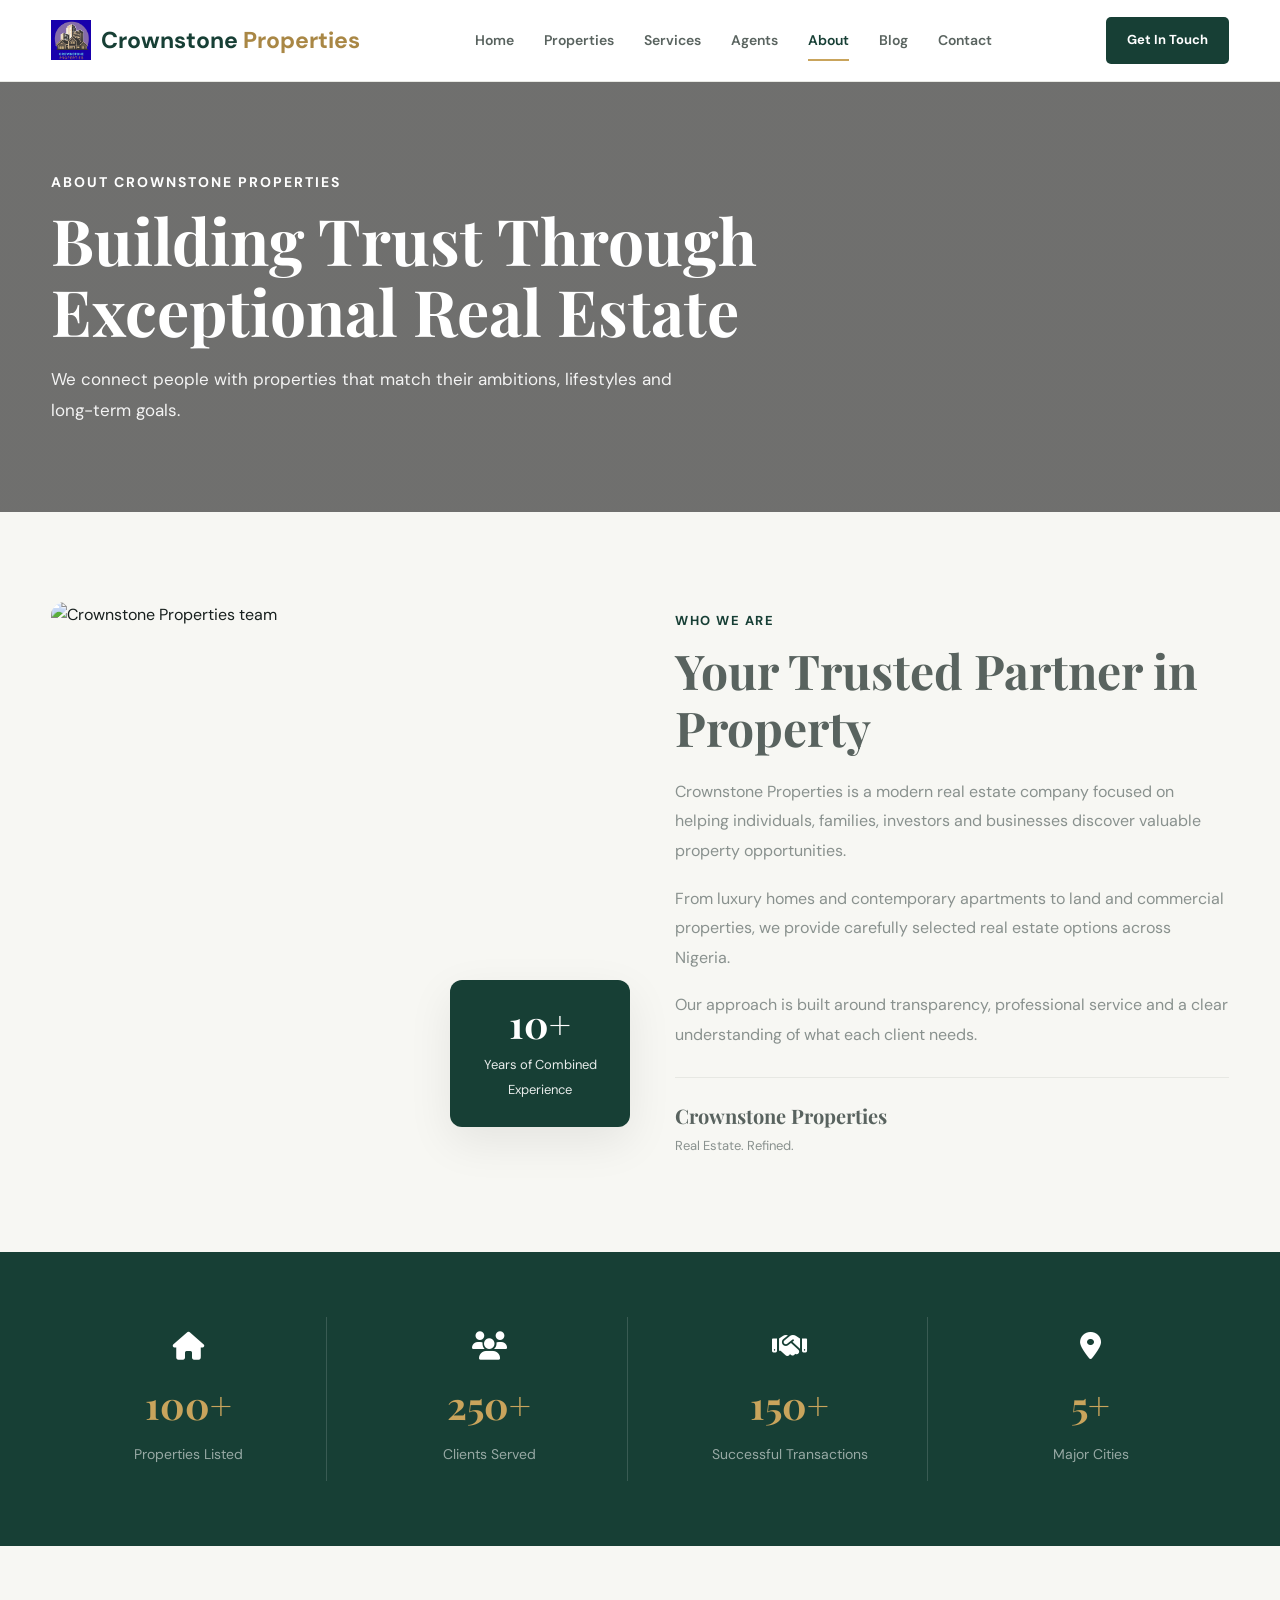
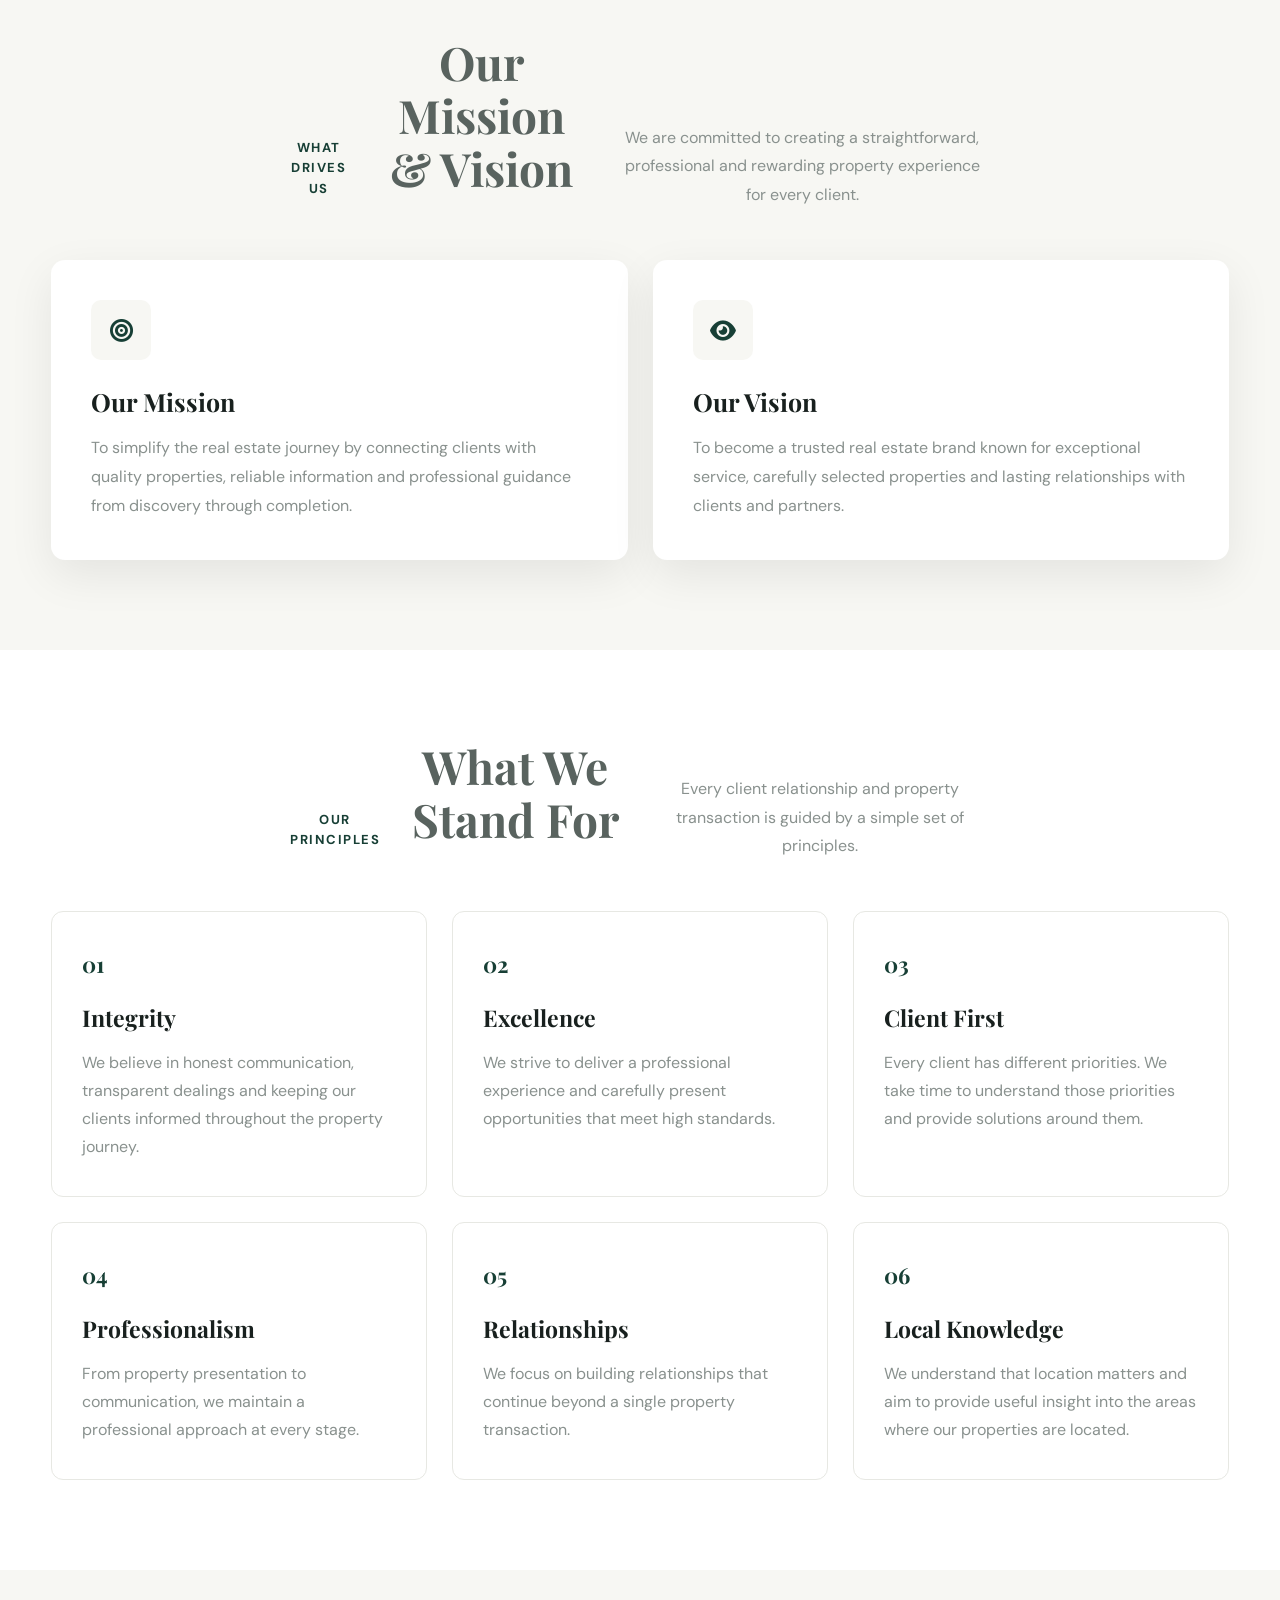
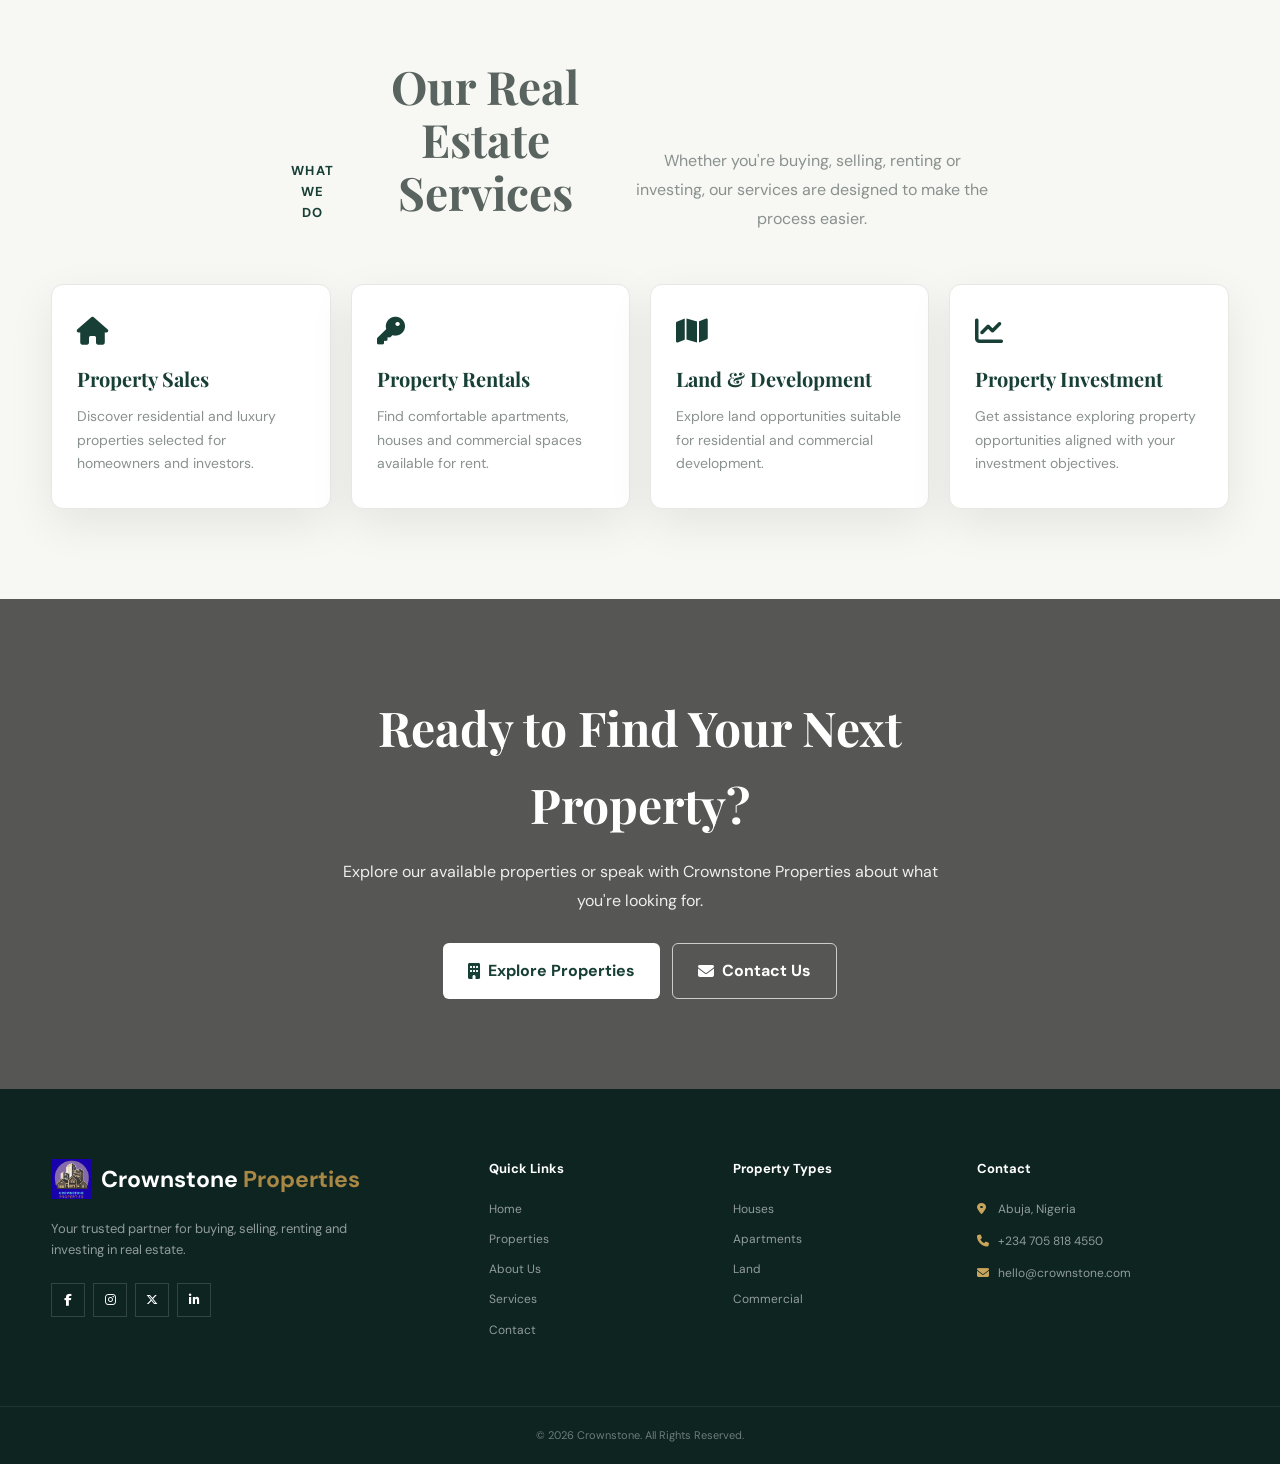
==== pages/about.html @ 4703b691 "update" ====
<!DOCTYPE html>
<html lang="en">
<head>
    <meta charset="UTF-8">
    <meta name="viewport" content="width=device-width, initial-scale=1.0">

    <title>About Us | Crownstone Properties</title>

    <meta name="description"
          content="Learn more about Crownstone Properties, our mission, values and commitment to helping clients find exceptional real estate opportunities in Nigeria.">

    <!-- Google Fonts -->
    <link rel="preconnect" href="https://fonts.googleapis.com">
    <link rel="preconnect" href="https://fonts.gstatic.com" crossorigin>
    <link href="https://fonts.googleapis.com/css2?family=DM+Sans:wght@400;500;600;700&family=Playfair+Display:wght@500;600;700&display=swap"
          rel="stylesheet">

    <!-- Font Awesome -->
    <link rel="stylesheet"
          href="https://cdnjs.cloudflare.com/ajax/libs/font-awesome/6.5.2/css/all.min.css">

    <!-- Main CSS -->
    <link rel="stylesheet" href="../css/style.css">
    <link rel="stylesheet" href="../css/responsive.css">

    <style>
        /* =====================================================
           ABOUT PAGE
        ===================================================== */

        .about-page {
            background: var(--off-white);
        }

        /* Page Hero */
        .about-hero {
            min-height: 430px;
            display: flex;
            align-items: center;
            position: relative;
            background:
                linear-gradient(
                    rgba(0, 0, 0, 0.55),
                    rgba(0, 0, 0, 0.55)
                ),
                url("../images/about/about-hero.jpg") center/cover no-repeat;
        }

        .about-hero-content {
            width: min(1180px, 92%);
            margin: 0 auto;
            color: var(--white);
        }

        .about-hero-content .eyebrow {
            display: inline-block;
            margin-bottom: 12px;
            font-size: 14px;
            font-weight: 700;
            text-transform: uppercase;
            letter-spacing: 2px;
        }

        .about-hero-content h1 {
            max-width: 750px;
            margin: 0 0 18px;
            font-family: var(--font-heading);
            font-size: clamp(38px, 6vw, 64px);
            line-height: 1.1;
        }

        .about-hero-content p {
            max-width: 650px;
            margin: 0;
            font-size: 17px;
            line-height: 1.8;
            opacity: 0.92;
        }

        /* Intro */
        .about-intro {
            padding: 90px 0;
        }

        .about-container {
            width: min(1180px, 92%);
            margin: 0 auto;
        }

        .about-intro-grid {
            display: grid;
            grid-template-columns: 1fr 1fr;
            gap: 70px;
            align-items: center;
        }

        .about-image-wrapper {
            position: relative;
        }

        .about-image {
            width: 100%;
            height: 560px;
            object-fit: cover;
            border-radius: 14px;
            display: block;
        }

        .about-image-badge {
            position: absolute;
            right: -25px;
            bottom: 35px;
            width: 180px;
            padding: 25px;
            border-radius: 12px;
            background: var(--primary);
            color: var(--white);
            text-align: center;
            box-shadow: var(--shadow);
        }

        .about-image-badge strong {
            display: block;
            font-family: var(--font-heading);
            font-size: 38px;
            line-height: 1;
            margin-bottom: 8px;
        }

        .about-image-badge span {
            font-size: 13px;
            opacity: 0.9;
        }

        .section-eyebrow {
            display: inline-block;
            margin-bottom: 10px;
            color: var(--primary);
            font-size: 13px;
            font-weight: 700;
            text-transform: uppercase;
            letter-spacing: 1.5px;
        }

        .about-intro-content h2 {
            margin: 0 0 20px;
            font-family: var(--font-heading);
            font-size: clamp(32px, 4vw, 48px);
            line-height: 1.2;
            color: var(--text);
        }

        .about-intro-content p {
            margin: 0 0 18px;
            color: var(--light-text);
            line-height: 1.85;
        }

        .about-signature {
            margin-top: 28px;
            padding-top: 22px;
            border-top: 1px solid var(--border);
        }

        .about-signature strong {
            display: block;
            color: var(--text);
            font-family: var(--font-heading);
            font-size: 20px;
        }

        .about-signature span {
            display: block;
            margin-top: 4px;
            color: var(--light-text);
            font-size: 13px;
        }

        /* Stats */
        .about-stats {
            padding: 65px 0;
            background: var(--primary);
            color: var(--white);
        }

        .stats-grid {
            display: grid;
            grid-template-columns: repeat(4, 1fr);
            gap: 25px;
        }

        .stat-item {
            text-align: center;
            padding: 15px;
        }

        .stat-item i {
            display: block;
            margin-bottom: 15px;
            font-size: 28px;
        }

        .stat-item strong {
            display: block;
            margin-bottom: 5px;
            font-family: var(--font-heading);
            font-size: 38px;
        }

        .stat-item span {
            font-size: 14px;
            opacity: 0.85;
        }

        /* Mission & Vision */
        .mission-section {
            padding: 90px 0;
        }

        .section-heading {
            max-width: 700px;
            margin: 0 auto 50px;
            text-align: center;
        }

        .section-heading h2 {
            margin: 0 0 15px;
            font-family: var(--font-heading);
            font-size: clamp(32px, 4vw, 46px);
            color: var(--text);
        }

        .section-heading p {
            margin: 0;
            color: var(--light-text);
            line-height: 1.8;
        }

        .mission-grid {
            display: grid;
            grid-template-columns: repeat(2, 1fr);
            gap: 25px;
        }

        .mission-card {
            padding: 40px;
            background: var(--white);
            border-radius: 14px;
            box-shadow: var(--shadow);
        }

        .mission-icon {
            width: 60px;
            height: 60px;
            display: flex;
            align-items: center;
            justify-content: center;
            margin-bottom: 22px;
            border-radius: 10px;
            background: var(--off-white);
            color: var(--primary);
            font-size: 23px;
        }

        .mission-card h3 {
            margin: 0 0 12px;
            font-family: var(--font-heading);
            font-size: 25px;
        }

        .mission-card p {
            margin: 0;
            color: var(--light-text);
            line-height: 1.8;
        }

        /* Values */
        .values-section {
            padding: 90px 0;
            background: var(--white);
        }

        .values-grid {
            display: grid;
            grid-template-columns: repeat(3, 1fr);
            gap: 25px;
        }

        .value-card {
            padding: 35px 30px;
            border: 1px solid var(--border);
            border-radius: 12px;
            transition: var(--transition);
        }

        .value-card:hover {
            transform: translateY(-5px);
            box-shadow: var(--shadow);
        }

        .value-number {
            display: inline-block;
            margin-bottom: 18px;
            color: var(--primary);
            font-family: var(--font-heading);
            font-size: 22px;
            font-weight: 700;
        }

        .value-card h3 {
            margin: 0 0 12px;
            font-family: var(--font-heading);
            font-size: 23px;
        }

        .value-card p {
            margin: 0;
            color: var(--light-text);
            line-height: 1.75;
        }

        /* Services */
        .services-section {
            padding: 90px 0;
        }

        .services-grid {
            display: grid;
            grid-template-columns: repeat(4, 1fr);
            gap: 20px;
        }

        .service-card {
            padding: 32px 25px;
            background: var(--white);
            border-radius: 12px;
            box-shadow: var(--shadow);
        }

        .service-card i {
            margin-bottom: 18px;
            color: var(--primary);
            font-size: 28px;
        }

        .service-card h3 {
            margin: 0 0 10px;
            font-family: var(--font-heading);
            font-size: 20px;
        }

        .service-card p {
            margin: 0;
            color: var(--light-text);
            line-height: 1.7;
            font-size: 14px;
        }

        /* CTA */
        .about-cta {
            padding: 90px 0;
            background:
                linear-gradient(
                    rgba(0, 0, 0, 0.65),
                    rgba(0, 0, 0, 0.65)
                ),
                url("../images/about/about-cta.jpg") center/cover no-repeat;
        }

        .about-cta-content {
            max-width: 750px;
            margin: 0 auto;
            text-align: center;
            color: var(--white);
        }

        .about-cta-content h2 {
            margin: 0 0 15px;
            font-family: var(--font-heading);
            font-size: clamp(32px, 5vw, 48px);
        }

        .about-cta-content p {
            margin: 0 auto 28px;
            max-width: 620px;
            line-height: 1.8;
            opacity: 0.9;
        }

        .about-cta-buttons {
            display: flex;
            justify-content: center;
            flex-wrap: wrap;
            gap: 12px;
        }

        .about-cta-btn {
            display: inline-flex;
            align-items: center;
            justify-content: center;
            gap: 8px;
            padding: 14px 25px;
            border-radius: 6px;
            text-decoration: none;
            font-weight: 700;
            transition: var(--transition);
        }

        .about-cta-btn.primary {
            background: var(--white);
            color: var(--primary);
        }

        .about-cta-btn.primary:hover {
            transform: translateY(-2px);
        }

        .about-cta-btn.secondary {
            border: 1px solid rgba(255,255,255,0.7);
            color: var(--white);
        }

        .about-cta-btn.secondary:hover {
            background: var(--white);
            color: var(--primary);
        }

        /* Responsive */
        @media (max-width: 1000px) {
            .about-intro-grid {
                grid-template-columns: 1fr;
                gap: 50px;
            }

            .about-image {
                height: 480px;
            }

            .about-image-badge {
                right: 20px;
            }

            .stats-grid {
                grid-template-columns: repeat(2, 1fr);
            }

            .services-grid {
                grid-template-columns: repeat(2, 1fr);
            }
        }

        @media (max-width: 750px) {
            .about-hero {
                min-height: 370px;
            }

            .about-intro,
            .mission-section,
            .values-section,
            .services-section,
            .about-cta {
                padding: 65px 0;
            }

            .mission-grid {
                grid-template-columns: 1fr;
            }

            .values-grid {
                grid-template-columns: 1fr;
            }

            .about-image {
                height: 400px;
            }
        }

        @media (max-width: 520px) {
            .about-container {
                width: 94%;
            }

            .stats-grid {
                grid-template-columns: 1fr 1fr;
                gap: 10px;
            }

            .stat-item strong {
                font-size: 30px;
            }

            .stat-item span {
                font-size: 12px;
            }

            .services-grid {
                grid-template-columns: 1fr;
            }

            .mission-card,
            .value-card {
                padding: 27px 22px;
            }

            .about-image {
                height: 330px;
            }

            .about-image-badge {
                position: relative;
                right: auto;
                bottom: auto;
                width: 100%;
                margin-top: 15px;
            }

            .about-cta-buttons {
                flex-direction: column;
            }

            .about-cta-btn {
                width: 100%;
            }
        }
    </style>
</head>

<body>

    <!-- =====================================================
         HEADER
    ====================================================== -->
    <header class="header">
    <div class="container nav-container">

        <a href="index.html" class="logo">
            <span class="logo-icon">
                <img src="../images/crownstonelogo.webp" alt="Crownstone Properties Logo">
            </span>
            <span>Crownstone<span> Properties</span>
        </a>

        <nav class="navbar">
            <a href="../index.html">Home</a>
            <a href="properties.html">Properties</a>
            <a href="services.html">Services</a>
            <a href="agents.html">Agents</a>
            <a href="about.html" class="active">About</a>
            <a href="blog.html">Blog</a>
            <a href="contact.html">Contact</a>
        </nav>

        <a href="pages/contact.html" class="nav-btn">
            Get In Touch
        </a>

        <button class="menu-toggle" aria-label="Open navigation">
            <i class="fa-solid fa-bars"></i>
        </button>

    </div>
</header>


    <!-- =====================================================
         MAIN
    ====================================================== -->
    <main class="about-page">


        <!-- =================================================
             HERO
        ================================================== -->
        <section class="about-hero">

            <div class="about-hero-content">

                <span class="eyebrow">
                    About Crownstone Properties
                </span>

                <h1>
                    Building Trust Through Exceptional Real Estate
                </h1>

                <p>
                    We connect people with properties that match their
                    ambitions, lifestyles and long-term goals.
                </p>

            </div>

        </section>


        <!-- =================================================
             INTRODUCTION
        ================================================== -->
        <section class="about-intro">

            <div class="about-container">

                <div class="about-intro-grid">

                    <div class="about-image-wrapper">

                        <img 
                            src="/realestate-website/images/team.webp"
                            alt="Crownstone Properties team"
                            class="about-image">

                        <div class="about-image-badge">

                            <strong>10+</strong>

                            <span>
                                Years of Combined Experience
                            </span>

                        </div>

                    </div>


                    <div class="about-intro-content">

                        <span class="section-eyebrow">
                            Who We Are
                        </span>

                        <h2>
                            Your Trusted Partner in Property
                        </h2>

                        <p>
                            Crownstone Properties is a modern real estate
                            company focused on helping individuals,
                            families, investors and businesses discover
                            valuable property opportunities.
                        </p>

                        <p>
                            From luxury homes and contemporary apartments
                            to land and commercial properties, we provide
                            carefully selected real estate options across
                            Nigeria.
                        </p>

                        <p>
                            Our approach is built around transparency,
                            professional service and a clear understanding
                            of what each client needs.
                        </p>

                        <div class="about-signature">

                            <strong>
                                Crownstone Properties
                            </strong>

                            <span>
                                Real Estate. Refined.
                            </span>

                        </div>

                    </div>

                </div>

            </div>

        </section>


        <!-- =================================================
             STATS
        ================================================== -->
        <section class="about-stats">

            <div class="about-container">

                <div class="stats-grid">

                    <div class="stat-item">

                        <i class="fa-solid fa-house"></i>

                        <strong>100+</strong>

                        <span>
                            Properties Listed
                        </span>

                    </div>


                    <div class="stat-item">

                        <i class="fa-solid fa-users"></i>

                        <strong>250+</strong>

                        <span>
                            Clients Served
                        </span>

                    </div>


                    <div class="stat-item">

                        <i class="fa-solid fa-handshake"></i>

                        <strong>150+</strong>

                        <span>
                            Successful Transactions
                        </span>

                    </div>


                    <div class="stat-item">

                        <i class="fa-solid fa-location-dot"></i>

                        <strong>5+</strong>

                        <span>
                            Major Cities
                        </span>

                    </div>

                </div>

            </div>

        </section>


        <!-- =================================================
             MISSION & VISION
        ================================================== -->
        <section class="mission-section">

            <div class="about-container">

                <div class="section-heading">

                    <span class="section-eyebrow">
                        What Drives Us
                    </span>

                    <h2>
                        Our Mission & Vision
                    </h2>

                    <p>
                        We are committed to creating a straightforward,
                        professional and rewarding property experience
                        for every client.
                    </p>

                </div>


                <div class="mission-grid">

                    <article class="mission-card">

                        <div class="mission-icon">
                            <i class="fa-solid fa-bullseye"></i>
                        </div>

                        <h3>
                            Our Mission
                        </h3>

                        <p>
                            To simplify the real estate journey by
                            connecting clients with quality properties,
                            reliable information and professional guidance
                            from discovery through completion.
                        </p>

                    </article>


                    <article class="mission-card">

                        <div class="mission-icon">
                            <i class="fa-solid fa-eye"></i>
                        </div>

                        <h3>
                            Our Vision
                        </h3>

                        <p>
                            To become a trusted real estate brand known
                            for exceptional service, carefully selected
                            properties and lasting relationships with
                            clients and partners.
                        </p>

                    </article>

                </div>

            </div>

        </section>


        <!-- =================================================
             VALUES
        ================================================== -->
        <section class="values-section">

            <div class="about-container">

                <div class="section-heading">

                    <span class="section-eyebrow">
                        Our Principles
                    </span>

                    <h2>
                        What We Stand For
                    </h2>

                    <p>
                        Every client relationship and property transaction
                        is guided by a simple set of principles.
                    </p>

                </div>


                <div class="values-grid">

                    <article class="value-card">

                        <span class="value-number">
                            01
                        </span>

                        <h3>
                            Integrity
                        </h3>

                        <p>
                            We believe in honest communication, transparent
                            dealings and keeping our clients informed
                            throughout the property journey.
                        </p>

                    </article>


                    <article class="value-card">

                        <span class="value-number">
                            02
                        </span>

                        <h3>
                            Excellence
                        </h3>

                        <p>
                            We strive to deliver a professional experience
                            and carefully present opportunities that meet
                            high standards.
                        </p>

                    </article>


                    <article class="value-card">

                        <span class="value-number">
                            03
                        </span>

                        <h3>
                            Client First
                        </h3>

                        <p>
                            Every client has different priorities. We take
                            time to understand those priorities and provide
                            solutions around them.
                        </p>

                    </article>


                    <article class="value-card">

                        <span class="value-number">
                            04
                        </span>

                        <h3>
                            Professionalism
                        </h3>

                        <p>
                            From property presentation to communication,
                            we maintain a professional approach at every
                            stage.
                        </p>

                    </article>


                    <article class="value-card">

                        <span class="value-number">
                            05
                        </span>

                        <h3>
                            Relationships
                        </h3>

                        <p>
                            We focus on building relationships that continue
                            beyond a single property transaction.
                        </p>

                    </article>


                    <article class="value-card">

                        <span class="value-number">
                            06
                        </span>

                        <h3>
                            Local Knowledge
                        </h3>

                        <p>
                            We understand that location matters and aim to
                            provide useful insight into the areas where our
                            properties are located.
                        </p>

                    </article>

                </div>

            </div>

        </section>


        <!-- =================================================
             SERVICES
        ================================================== -->
        <section class="services-section">

            <div class="about-container">

                <div class="section-heading">

                    <span class="section-eyebrow">
                        What We Do
                    </span>

                    <h2>
                        Our Real Estate Services
                    </h2>

                    <p>
                        Whether you're buying, selling, renting or investing,
                        our services are designed to make the process easier.
                    </p>

                </div>


                <div class="services-grid">

                    <article class="service-card">

                        <i class="fa-solid fa-house"></i>

                        <h3>
                            Property Sales
                        </h3>

                        <p>
                            Discover residential and luxury properties
                            selected for homeowners and investors.
                        </p>

                    </article>


                    <article class="service-card">

                        <i class="fa-solid fa-key"></i>

                        <h3>
                            Property Rentals
                        </h3>

                        <p>
                            Find comfortable apartments, houses and
                            commercial spaces available for rent.
                        </p>

                    </article>


                    <article class="service-card">

                        <i class="fa-solid fa-map"></i>

                        <h3>
                            Land & Development
                        </h3>

                        <p>
                            Explore land opportunities suitable for
                            residential and commercial development.
                        </p>

                    </article>


                    <article class="service-card">

                        <i class="fa-solid fa-chart-line"></i>

                        <h3>
                            Property Investment
                        </h3>

                        <p>
                            Get assistance exploring property opportunities
                            aligned with your investment objectives.
                        </p>

                    </article>

                </div>

            </div>

        </section>


        <!-- =================================================
             CTA
        ================================================== -->
        <section class="about-cta">

            <div class="about-container">

                <div class="about-cta-content">

                    <h2>
                        Ready to Find Your Next Property?
                    </h2>

                    <p>
                        Explore our available properties or speak with
                        Crownstone Properties about what you're looking for.
                    </p>


                    <div class="about-cta-buttons">

                        <a
                            href="properties.html"
                            class="about-cta-btn primary">

                            <i class="fa-solid fa-building"></i>

                            Explore Properties

                        </a>


                        <a
                            href="contact.html"
                            class="about-cta-btn secondary">

                            <i class="fa-solid fa-envelope"></i>

                            Contact Us

                        </a>

                    </div>

                </div>

            </div>

        </section>

    </main>


   <!-- ================= FOOTER ================= -->
<footer class="footer">

    <div class="container footer-grid">

        <div class="footer-brand">

            <a href="index.html" class="logo footer-logo">
                <span class="logo-icon">
                    <img src="../images/crownstonelogo.webp" alt="Crownstone Properties Logo">
                </span>
                <span>Crownstone<span>  Properties</span></span>
            </a>

            <p>
                Your trusted partner for buying, selling, renting
                and investing in real estate.
            </p>

            <div class="social-links">
                <a href="https://www.facebook.com/share/18xpwoxYc4/" aria-label="Facebook">
                    <i class="fa-brands fa-facebook-f"></i>
                </a>

                <a href="https://www.instagram.com/crow_nstoneproperties/" aria-label="Instagram">
                    <i class="fa-brands fa-instagram"></i>
                </a>

                <a href="#" aria-label="Twitter">
                    <i class="fa-brands fa-x-twitter"></i>
                </a>

                <a href="#" aria-label="LinkedIn">
                    <i class="fa-brands fa-linkedin-in"></i>
                </a>
            </div>

        </div>


        <div class="footer-column">
            <h3>Quick Links</h3>
            <a href="index.html">Home</a>
            <a href="pages/properties.html">Properties</a>
            <a href="pages/about.html">About Us</a>
            <a href="pages/services.html">Services</a>
            <a href="pages/contact.html">Contact</a>
        </div>


        <div class="footer-column">
            <h3>Property Types</h3>
            <a href="pages/properties.html?type=house">Houses</a>
            <a href="pages/properties.html?type=apartment">Apartments</a>
            <a href="pages/properties.html?type=land">Land</a>
            <a href="pages/properties.html?type=commercial">Commercial</a>
        </div>


        <div class="footer-column">
            <h3>Contact</h3>

            <p>
                <i class="fa-solid fa-location-dot"></i>
                Abuja, Nigeria
            </p>

            <p>
                <i class="fa-solid fa-phone"></i>
                +234 705 818 4550
            </p>

            <p>
                <i class="fa-solid fa-envelope"></i>
                hello@crownstone.com
            </p>
        </div>

    </div>


    <div class="footer-bottom">
        <div class="container">
            <p>
                &copy; 2026 Crownstone. All Rights Reserved.
            </p>
        </div>
    </div>

</footer>


    <!-- Main JavaScript -->
    <script src="../js/main.js"></script>

</body>
</html>
---- css/style.css ----
/* =========================================
   CROWNSTONE - GLOBAL STYLES
========================================= */

:root {
    --primary: #173f35;
    --primary-dark: #102e27;
    --accent: #c9a45c;
    --accent-dark: #a98745;

    --dark: #18201e;
    --text: #59635f;
    --light-text: #89918e;

    --white: #ffffff;
    --off-white: #f7f7f3;
    --border: #e7e8e3;

    --shadow: 0 15px 45px rgba(0, 0, 0, 0.08);

    --font-body: "DM Sans", sans-serif;
    --font-heading: "Playfair Display", serif;

    --transition: 0.3s ease;
}


/* =========================================
   RESET
========================================= */

* {
    margin: 0;
    padding: 0;
    box-sizing: border-box;
}

html {
    scroll-behavior: smooth;
}

body {
    font-family: var(--font-body);
    color: var(--dark);
    background: var(--white);
    line-height: 1.6;
}

img {
    width: 100%;
    display: block;
    object-fit: cover;
}

a {
    text-decoration: none;
    color: inherit;
}

button,
select {
    font-family: inherit;
}

button {
    border: 0;
    cursor: pointer;
}


/* =========================================
   CONTAINER
========================================= */

.container {
    width: min(1180px, 92%);
    margin: 0 auto;
}


/* =========================================
   HEADER
========================================= */

.header {
    height: 82px;
    background: var(--white);
    border-bottom: 1px solid var(--border);
    display: flex;
    align-items: center;
    position: relative;
    z-index: 1000;
}

.nav-container {
    display: flex;
    align-items: center;
    justify-content: space-between;
    gap: 30px;
}

.logo {
    display: flex;
    align-items: center;
    gap: 10px;
    font-size: 23px;
    font-weight: 700;
    color: var(--primary);
}

.logo > span:last-child > span {
    color: var(--accent-dark);
}

.logo-icon {
    width: 40px;
    height: 40px;
    background: var(--primary);
    color: var(--white);
    display: grid;
    place-items: center;
    border-radius: 8px;
    font-size: 17px;
}

.navbar {
    display: flex;
    align-items: center;
    gap: 30px;
}

.navbar a {
    color: var(--text);
    font-size: 14px;
    font-weight: 600;
    transition: var(--transition);
}

.navbar a:hover,
.navbar a.active {
    color: var(--primary);
}

.navbar a.active {
    position: relative;
}

.navbar a.active::after {
    content: "";
    position: absolute;
    left: 0;
    right: 0;
    bottom: -9px;
    height: 2px;
    background: var(--accent);
}

.nav-btn {
    background: var(--primary);
    color: var(--white);
    padding: 13px 21px;
    border-radius: 5px;
    font-size: 13px;
    font-weight: 700;
    transition: var(--transition);
}

.nav-btn:hover {
    background: var(--primary-dark);
    transform: translateY(-2px);
}

.menu-toggle {
    display: none;
    background: transparent;
    color: var(--primary);
    font-size: 23px;
}


/* =========================================
   HERO
========================================= */

.hero {
    min-height: 680px;
    position: relative;
    display: flex;
    align-items: center;

    background-image:
        url("../images/hero/hero.jpg");

    background-size: cover;
    background-position: center;
    color: var(--white);
}

.hero-overlay {
    position: absolute;
    inset: 0;
    background:
        linear-gradient(
            90deg,
            rgba(10, 25, 21, 0.88),
            rgba(10, 25, 21, 0.5),
            rgba(10, 25, 21, 0.2)
        );
}

.hero-content {
    position: relative;
    z-index: 2;
    padding: 90px 0;
}

.hero-tag {
    display: inline-flex;
    align-items: center;
    gap: 9px;
    padding: 8px 13px;
    background: rgba(255, 255, 255, 0.12);
    border: 1px solid rgba(255, 255, 255, 0.2);
    border-radius: 30px;
    font-size: 12px;
    margin-bottom: 22px;
}

.hero-tag i {
    color: var(--accent);
}

.hero h1 {
    max-width: 720px;
    font-family: var(--font-heading);
    font-size: clamp(45px, 6vw, 75px);
    line-height: 1.05;
    font-weight: 600;
    margin-bottom: 25px;
}

.hero h1 span {
    color: var(--accent);
    display: block;
}

.hero p {
    max-width: 580px;
    color: rgba(255, 255, 255, 0.85);
    font-size: 17px;
    margin-bottom: 38px;
}


/* =========================================
   PROPERTY SEARCH
========================================= */

.property-search {
    max-width: 900px;
    padding: 10px;
    background: var(--white);
    border-radius: 7px;
    display: flex;
    align-items: stretch;
    box-shadow: 0 20px 50px rgba(0, 0, 0, 0.2);
}

.search-field {
    flex: 1;
    padding: 9px 20px;
    border-right: 1px solid var(--border);
}

.search-field label {
    display: block;
    color: var(--light-text);
    font-size: 11px;
    font-weight: 700;
    text-transform: uppercase;
    margin-bottom: 3px;
}

.search-field select {
    width: 100%;
    border: none;
    outline: none;
    background: transparent;
    color: var(--dark);
    font-size: 14px;
    font-weight: 600;
}

.search-btn {
    min-width: 125px;
    background: var(--accent);
    color: var(--white);
    border-radius: 5px;
    font-size: 14px;
    font-weight: 700;
    transition: var(--transition);
}

.search-btn:hover {
    background: var(--accent-dark);
}

.search-btn i {
    margin-right: 5px;
}


/* =========================================
   STATS
========================================= */

.stats {
    background: var(--primary);
    color: var(--white);
}

.stats-grid {
    min-height: 120px;
    display: grid;
    grid-template-columns: repeat(4, 1fr);
    align-items: center;
}

.stat-item {
    text-align: center;
    border-right: 1px solid rgba(255, 255, 255, 0.15);
}

.stat-item:last-child {
    border-right: 0;
}

.stat-item strong {
    display: block;
    font-family: var(--font-heading);
    font-size: 32px;
    color: var(--accent);
}

.stat-item span {
    color: rgba(255, 255, 255, 0.65);
    font-size: 12px;
}


/* =========================================
   SECTIONS
========================================= */

.section {
    padding: 100px 0;
}

.section-heading {
    display: flex;
    align-items: end;
    justify-content: space-between;
    gap: 30px;
    margin-bottom: 45px;
}

.section-label {
    display: block;
    color: var(--accent-dark);
    font-size: 11px;
    font-weight: 800;
    letter-spacing: 2px;
    margin-bottom: 10px;
}

.section-heading h2,
.center-heading h2,
.about-content h2,
.cta h2 {
    font-family: var(--font-heading);
    color: var(--primary);
    font-size: clamp(32px, 4vw, 45px);
    line-height: 1.15;
}

.outline-btn,
.primary-btn {
    display: inline-flex;
    align-items: center;
    gap: 9px;
    font-size: 13px;
    font-weight: 700;
    transition: var(--transition);
}

.outline-btn {
    border: 1px solid var(--border);
    padding: 13px 18px;
}

.outline-btn:hover {
    background: var(--primary);
    color: var(--white);
    border-color: var(--primary);
}

.primary-btn {
    padding: 15px 22px;
    background: var(--primary);
    color: var(--white);
    border-radius: 4px;
}

.primary-btn:hover {
    background: var(--primary-dark);
    transform: translateY(-2px);
}

.center-heading {
    max-width: 650px;
    margin: 0 auto 50px;
    text-align: center;
}

.center-heading p {
    color: var(--text);
    margin-top: 15px;
}


/* =========================================
   PROPERTY CARDS
========================================= */

.featured-properties {
    background: var(--off-white);
}

.property-grid {
    display: grid;
    grid-template-columns: repeat(3, 1fr);
    gap: 25px;
}

.property-card {
    background: var(--white);
    border: 1px solid var(--border);
    transition: var(--transition);
}

.property-card:hover {
    transform: translateY(-7px);
    box-shadow: var(--shadow);
}

.property-image {
    height: 260px;
    position: relative;
    overflow: hidden;
}

.property-image img {
    height: 100%;
    transition: transform 0.5s ease;
}

.property-card:hover .property-image img {
    transform: scale(1.05);
}

.property-status {
    position: absolute;
    left: 15px;
    top: 15px;
    padding: 7px 11px;
    background: var(--primary);
    color: var(--white);
    font-size: 10px;
    font-weight: 800;
    text-transform: uppercase;
}

.favorite-btn {
    position: absolute;
    right: 15px;
    top: 15px;
    width: 36px;
    height: 36px;
    border-radius: 50%;
    background: var(--white);
    color: var(--primary);
}

.property-info {
    padding: 23px;
}

.property-type {
    color: var(--accent-dark);
    font-size: 11px;
    font-weight: 800;
    text-transform: uppercase;
}

.property-type i {
    margin-right: 4px;
}

.property-info h3 {
    margin: 8px 0;
    color: var(--primary);
    font-family: var(--font-heading);
    font-size: 21px;
    line-height: 1.25;
}

.property-location {
    color: var(--light-text);
    font-size: 12px;
    margin-bottom: 20px;
}

.property-location i {
    color: var(--accent-dark);
    margin-right: 4px;
}

.property-features {
    padding: 15px 0;
    border-top: 1px solid var(--border);
    border-bottom: 1px solid var(--border);
    display: flex;
    justify-content: space-between;
    gap: 8px;
}

.property-features span {
    color: var(--text);
    font-size: 11px;
}

.property-features i {
    color: var(--accent-dark);
    margin-right: 3px;
}

.property-bottom {
    padding-top: 18px;
    display: flex;
    align-items: center;
    justify-content: space-between;
    gap: 10px;
}

.property-bottom strong {
    color: var(--primary);
    font-size: 16px;
}

.property-bottom small {
    font-size: 10px;
    font-weight: 400;
    color: var(--light-text);
}

.property-bottom a {
    color: var(--accent-dark);
    font-size: 11px;
    font-weight: 800;
}


/* =========================================
   CATEGORIES
========================================= */

.category-grid {
    display: grid;
    grid-template-columns: repeat(4, 1fr);
    gap: 20px;
}

.category-card {
    min-height: 190px;
    padding: 30px 20px;
    border: 1px solid var(--border);
    text-align: center;
    transition: var(--transition);
}

.category-card:hover {
    background: var(--primary);
    color: var(--white);
    transform: translateY(-5px);
}

.category-icon {
    width: 58px;
    height: 58px;
    display: grid;
    place-items: center;
    margin: 0 auto 17px;
    border-radius: 50%;
    background: rgba(201, 164, 92, 0.12);
    color: var(--accent-dark);
    font-size: 21px;
}

.category-card h3 {
    font-family: var(--font-heading);
    font-size: 21px;
    margin-bottom: 5px;
}

.category-card span {
    color: var(--light-text);
    font-size: 11px;
}

.category-card:hover span {
    color: rgba(255, 255, 255, 0.65);
}


/* =========================================
   ABOUT
========================================= */

.about-preview {
    background: var(--off-white);
}

.about-grid {
    display: grid;
    grid-template-columns: 1fr 1fr;
    align-items: center;
    gap: 80px;
}

.about-images {
    position: relative;
    padding-right: 35px;
    padding-bottom: 35px;
}

.about-main-image {
    height: 510px;
}

.experience-card {
    position: absolute;
    right: 0;
    bottom: 0;
    width: 175px;
    height: 135px;
    background: var(--accent);
    color: var(--white);
    display: flex;
    align-items: center;
    justify-content: center;
    gap: 12px;
}

.experience-card strong {
    font-family: var(--font-heading);
    font-size: 43px;
}

.experience-card span {
    font-size: 11px;
    line-height: 1.4;
}

.about-content h2 {
    margin-bottom: 22px;
}

.about-content > p {
    color: var(--text);
    font-size: 14px;
    margin-bottom: 15px;
}

.about-list {
    margin: 28px 0;
}

.about-list div {
    display: flex;
    align-items: center;
    gap: 10px;
    margin-bottom: 13px;
    font-size: 13px;
    font-weight: 600;
}

.about-list i {
    color: var(--accent-dark);
}


/* =========================================
   SERVICES
========================================= */

.services {
    background: var(--white);
}

.services-grid {
    display: grid;
    grid-template-columns: repeat(3, 1fr);
    gap: 25px;
}

.service-card {
    padding: 35px;
    border: 1px solid var(--border);
    transition: var(--transition);
}

.service-card:hover {
    box-shadow: var(--shadow);
    transform: translateY(-5px);
}

.service-icon {
    width: 55px;
    height: 55px;
    display: grid;
    place-items: center;
    background: rgba(23, 63, 53, 0.08);
    color: var(--primary);
    font-size: 20px;
    margin-bottom: 22px;
}

.service-card h3 {
    font-family: var(--font-heading);
    color: var(--primary);
    font-size: 22px;
    margin-bottom: 12px;
}

.service-card p {
    color: var(--text);
    font-size: 13px;
    margin-bottom: 22px;
}

.service-card a {
    color: var(--accent-dark);
    font-size: 12px;
    font-weight: 800;
}


/* =========================================
   CTA
========================================= */

.cta {
    padding: 70px 0;
    background: var(--primary);
    color: var(--white);
}

.cta-content {
    display: flex;
    align-items: center;
    justify-content: space-between;
    gap: 40px;
}

.cta h2 {
    color: var(--white);
    margin-bottom: 12px;
}

.cta p {
    color: rgba(255, 255, 255, 0.7);
    font-size: 14px;
}

.cta .section-label {
    color: var(--accent);
}

.cta-btn {
    display: inline-flex;
    align-items: center;
    gap: 10px;
    background: var(--accent);
    color: var(--white);
    padding: 16px 24px;
    font-size: 13px;
    font-weight: 800;
    white-space: nowrap;
}

.cta-btn:hover {
    background: var(--accent-dark);
}


/* =========================================
   FOOTER
========================================= */

.footer {
    background: #0d2420;
    color: var(--white);
    padding-top: 70px;
}

.footer-grid {
    display: grid;
    grid-template-columns: 2fr 1fr 1fr 1.3fr;
    gap: 50px;
    padding-bottom: 55px;
}

.footer-logo {
    color: var(--white);
    margin-bottom: 20px;
}

.footer-brand > p {
    max-width: 320px;
    color: rgba(255, 255, 255, 0.55);
    font-size: 13px;
    margin-bottom: 22px;
}

.social-links {
    display: flex;
    gap: 8px;
}

.social-links a {
    width: 34px;
    height: 34px;
    border: 1px solid rgba(255, 255, 255, 0.15);
    display: grid;
    place-items: center;
    font-size: 12px;
    transition: var(--transition);
}

.social-links a:hover {
    background: var(--accent);
    border-color: var(--accent);
}

.footer-column h3 {
    font-size: 13px;
    margin-bottom: 20px;
}

.footer-column a {
    display: block;
    color: rgba(255, 255, 255, 0.55);
    font-size: 12px;
    margin-bottom: 11px;
    transition: var(--transition);
}

.footer-column a:hover {
    color: var(--accent);
}

.footer-column p {
    color: rgba(255, 255, 255, 0.55);
    font-size: 12px;
    margin-bottom: 13px;
}

.footer-column p i {
    width: 18px;
    color: var(--accent);
}

.footer-bottom {
    padding: 20px 0;
    border-top: 1px solid rgba(255, 255, 255, 0.08);
}

.footer-bottom p {
    color: rgba(255, 255, 255, 0.4);
    font-size: 11px;
    text-align: center;
}


/* =========================================
   RESPONSIVE
========================================= */

@media (max-width: 1000px) {

    .navbar {
        gap: 18px;
    }

    .property-grid,
    .services-grid {
        grid-template-columns: repeat(2, 1fr);
    }

    .category-grid {
        grid-template-columns: repeat(2, 1fr);
    }

    .about-grid {
        gap: 45px;
    }

    .footer-grid {
        grid-template-columns: repeat(2, 1fr);
    }
}


@media (max-width: 760px) {

    .header {
        height: 72px;
    }

    .navbar,
    .nav-btn {
        display: none;
    }

    .menu-toggle {
        display: block;
    }

    .hero {
        min-height: 650px;
    }

    .hero h1 {
        font-size: 45px;
    }

    .hero p {
        font-size: 15px;
    }

    .property-search {
        flex-direction: column;
        gap: 0;
    }

    .search-field {
        border-right: 0;
        border-bottom: 1px solid var(--border);
        padding: 13px 15px;
    }

    .search-btn {
        min-height: 50px;
        margin-top: 8px;
    }

    .stats-grid {
        grid-template-columns: repeat(2, 1fr);
        padding: 25px 0;
        gap: 25px;
    }

    .stat-item {
        border-right: 0;
    }

    .section {
        padding: 70px 0;
    }

    .section-heading {
        align-items: start;
        flex-direction: column;
    }

    .property-grid,
    .services-grid,
    .category-grid,
    .about-grid {
        grid-template-columns: 1fr;
    }

    .about-grid {
        gap: 45px;
    }

    .about-main-image {
        height: 420px;
    }

    .cta-content {
        align-items: flex-start;
        flex-direction: column;
    }
}


@media (max-width: 500px) {

    .hero-content {
        padding: 70px 0;
    }

    .hero h1 {
        font-size: 39px;
    }

    .hero-tag {
        font-size: 10px;
    }

    .stats-grid {
        grid-template-columns: 1fr 1fr;
    }

    .stat-item strong {
        font-size: 27px;
    }

    .property-image {
        height: 230px;
    }

    .about-images {
        padding-right: 20px;
        padding-bottom: 20px;
    }

    .experience-card {
        width: 150px;
        height: 110px;
    }

    .experience-card strong {
        font-size: 35px;
    }

    .footer-grid {
        grid-template-columns: 1fr;
        gap: 35px;
    }
}
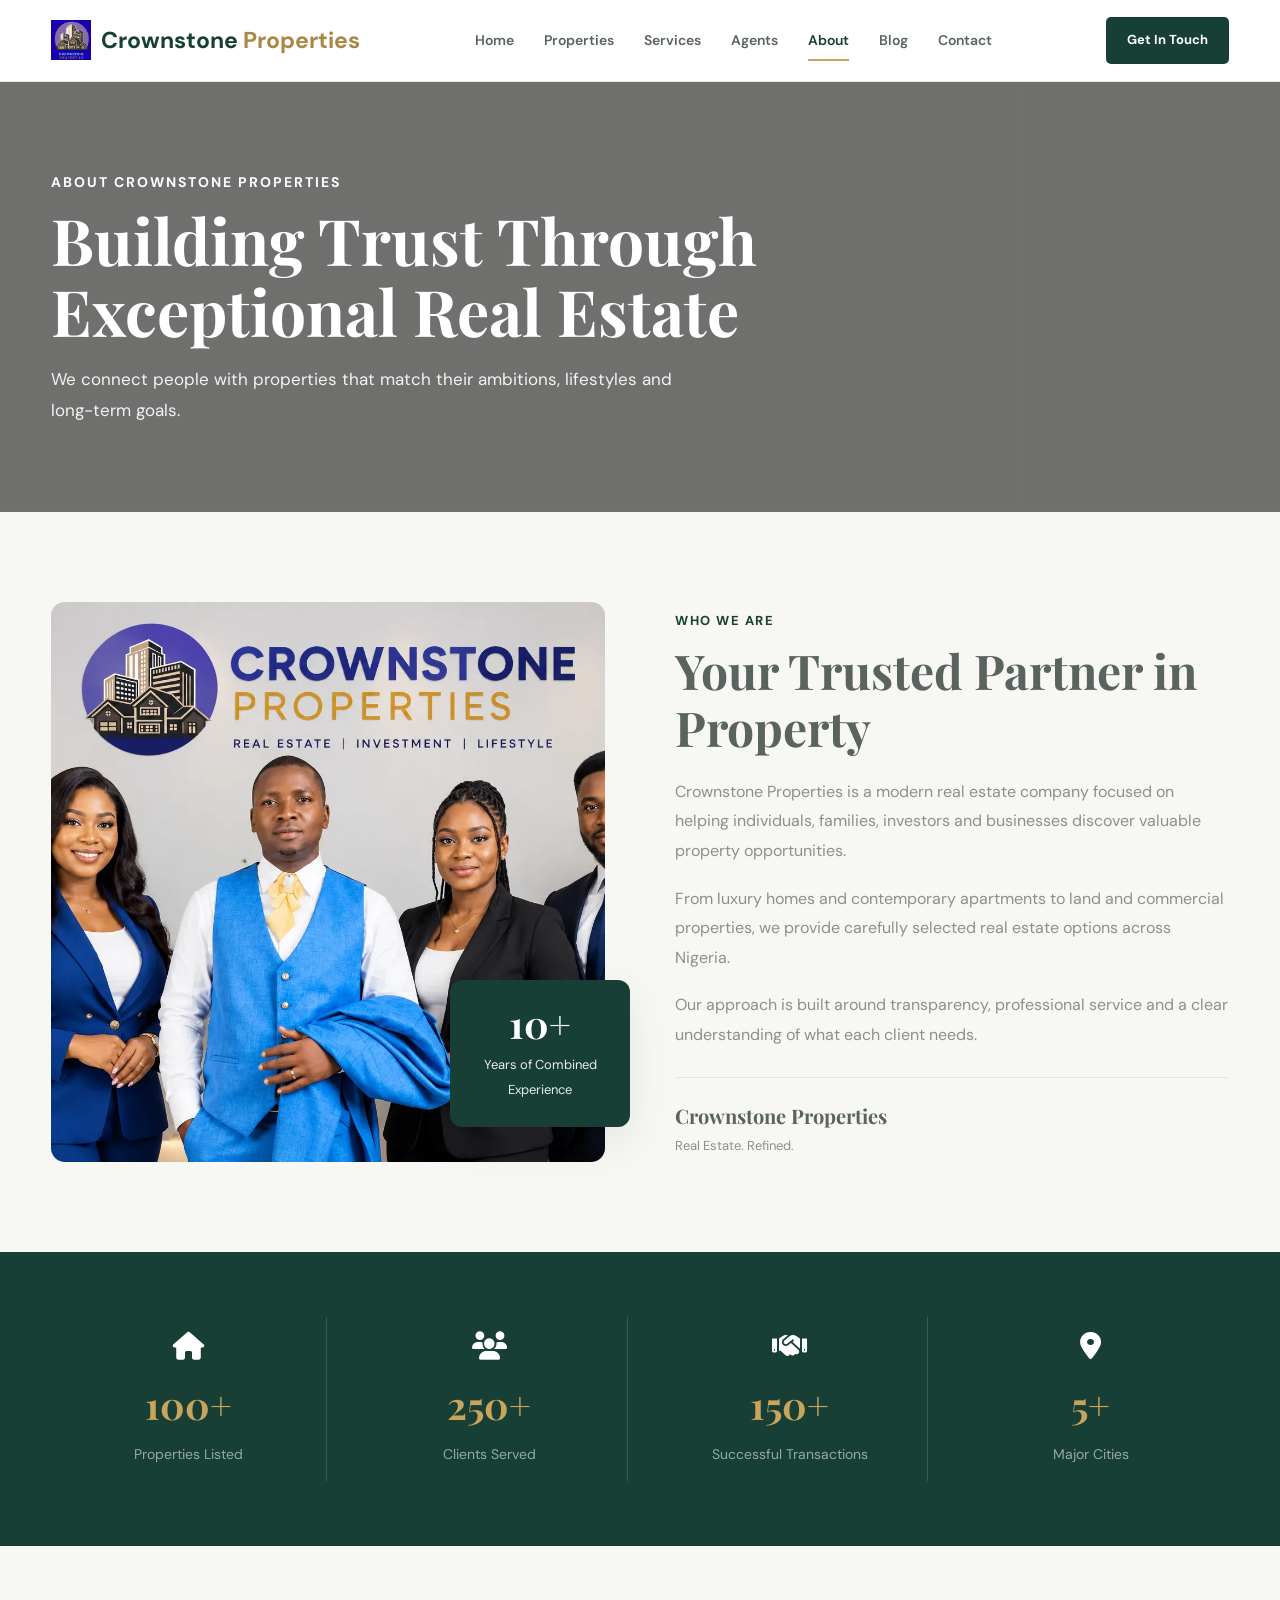
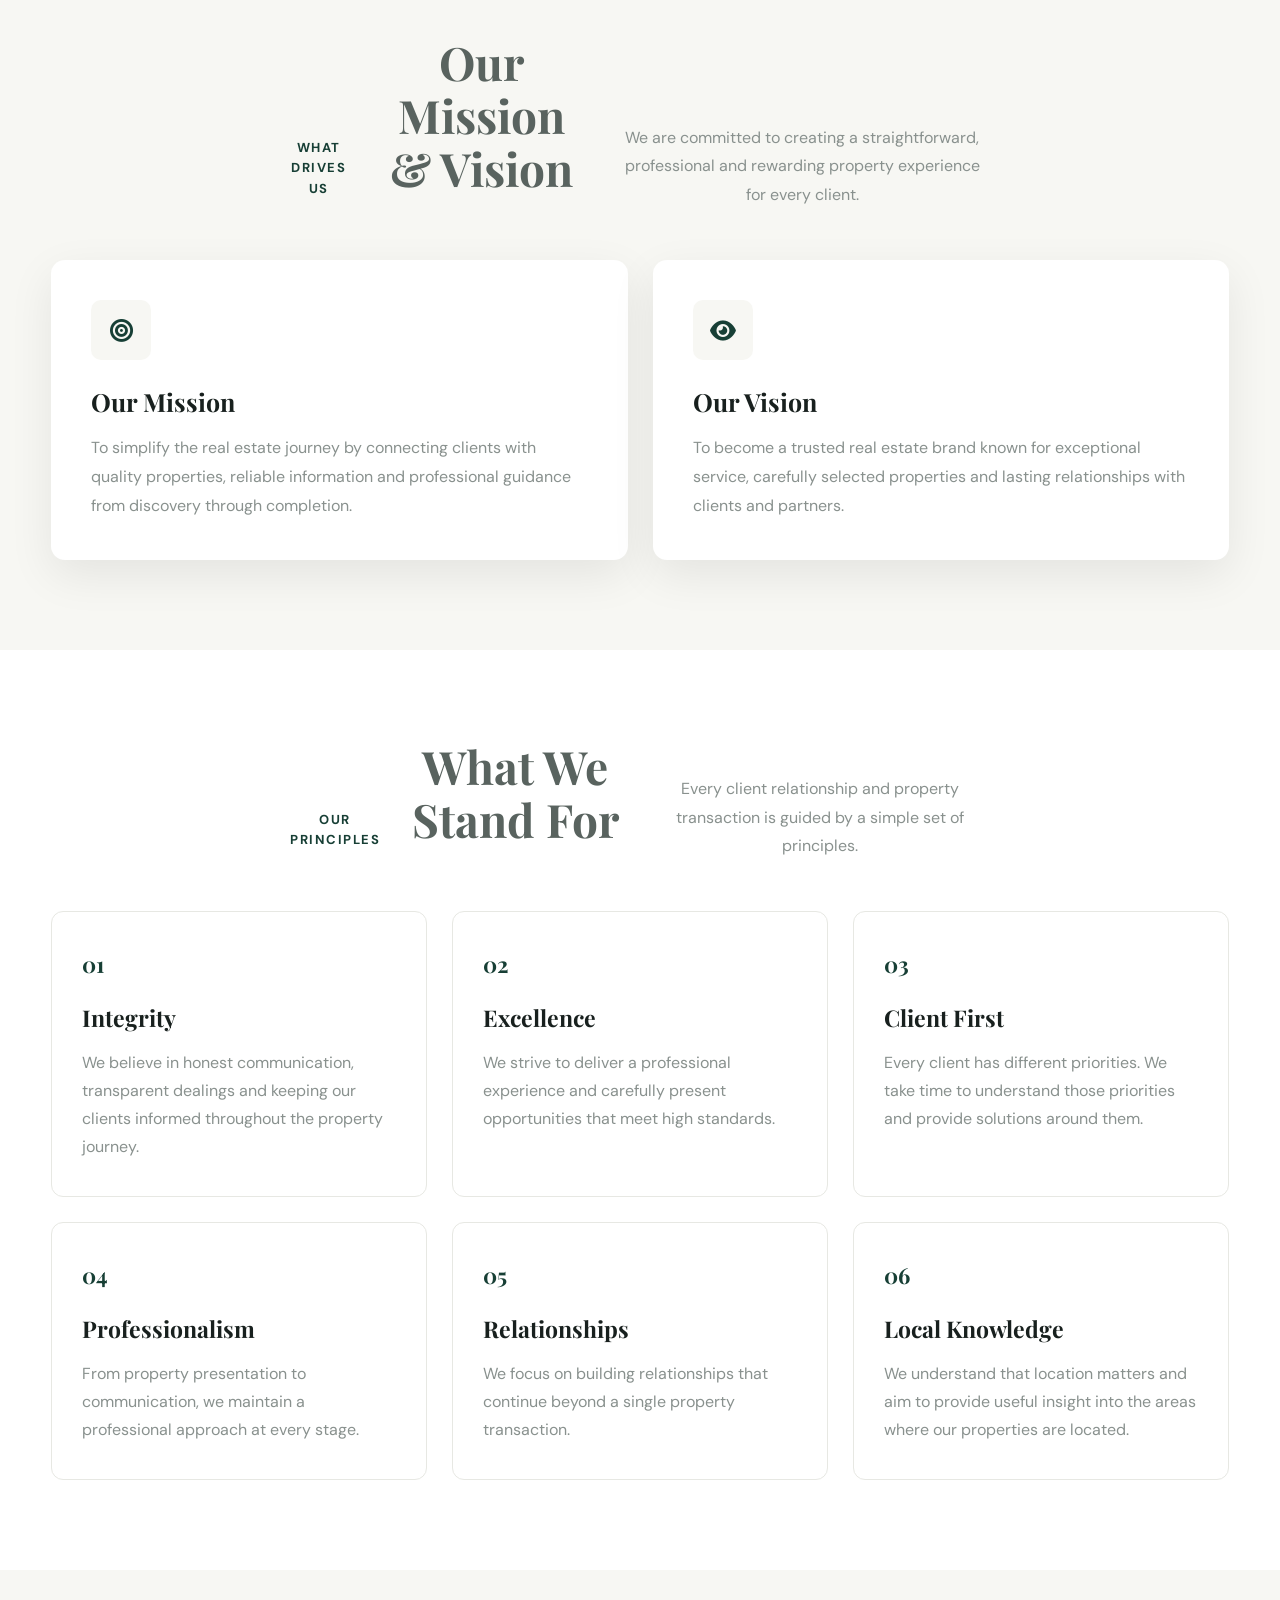
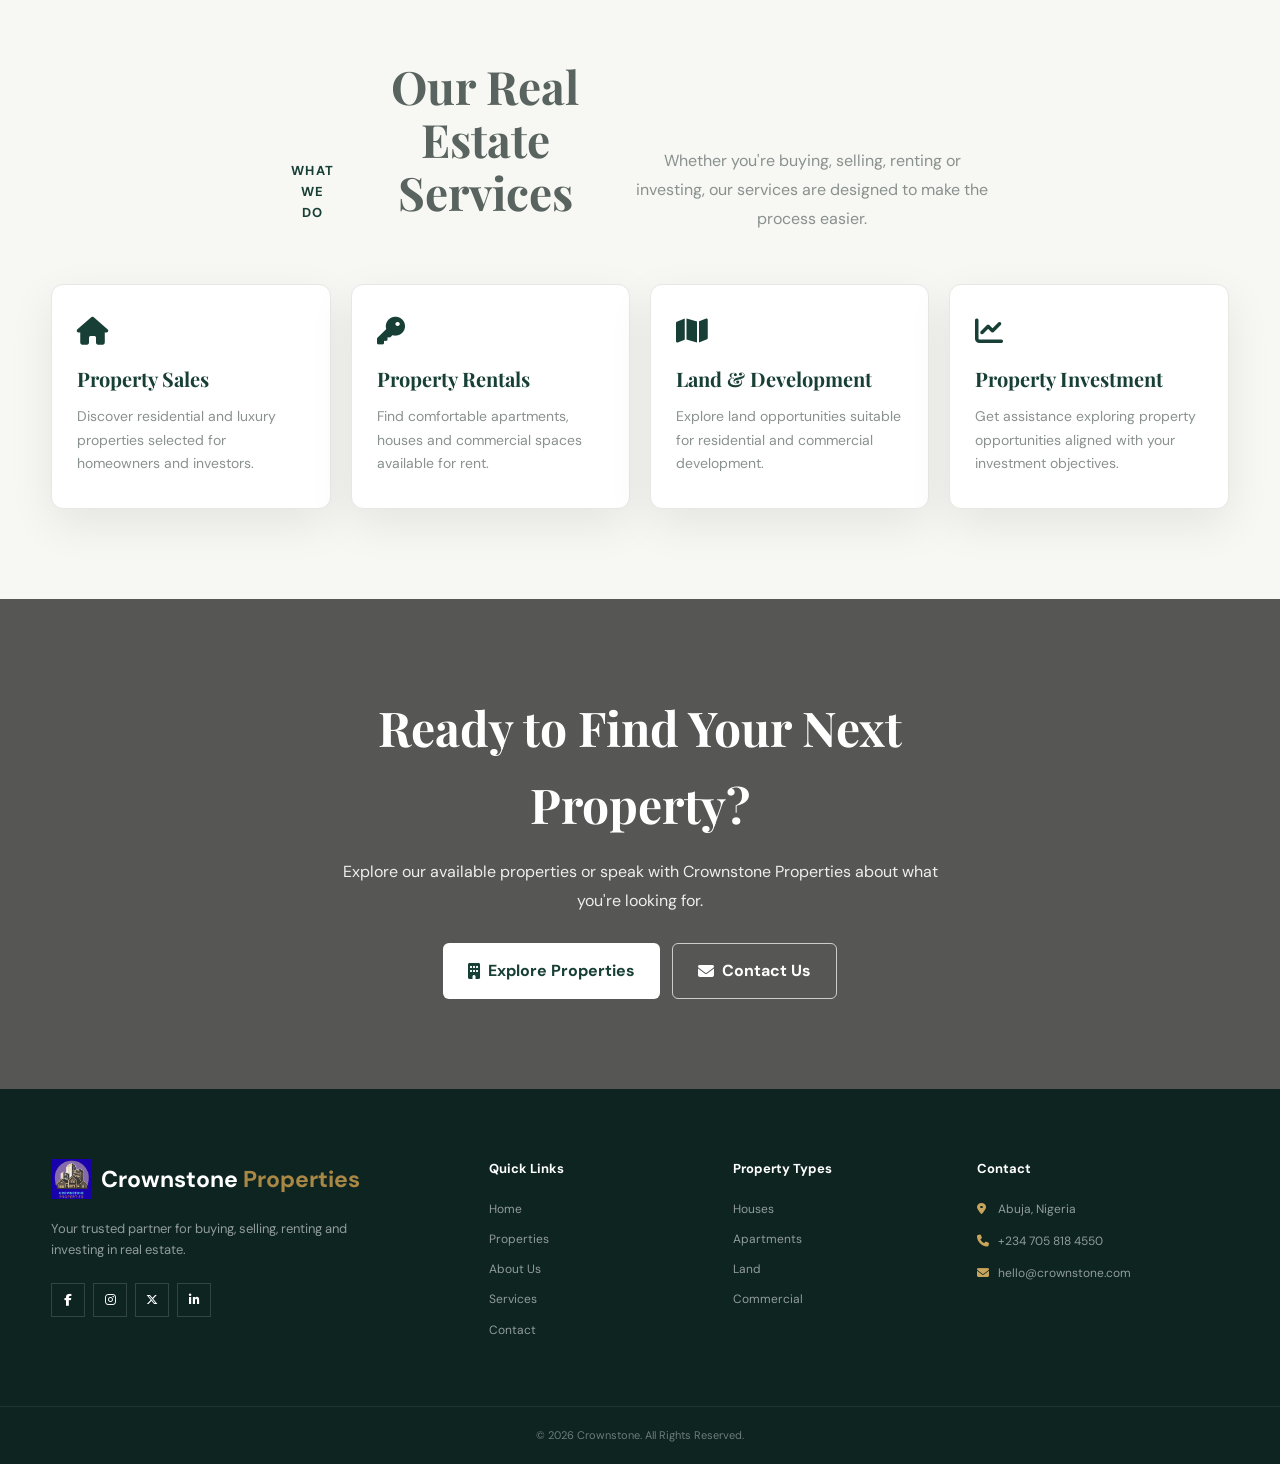
==== commit 86e9edf6: "update" ====
--- a/pages/about.html
+++ b/pages/about.html
@@ -22,6 +22,8 @@
     <!-- Main CSS -->
     <link rel="stylesheet" href="../css/style.css">
     <link rel="stylesheet" href="../css/responsive.css">
+    <link rel="stylesheet" href="../css/hamburger.css">
+    <Script src="../js/hamburger.js" defer ></Script>
 
     <style>
         /* =====================================================
@@ -533,29 +535,57 @@
     <header class="header">
     <div class="container nav-container">
 
-        <a href="index.html" class="logo">
+        <a href="../index.html" class="logo">
             <span class="logo-icon">
-                <img src="../images/crownstonelogo.webp" alt="Crownstone Properties Logo">
+                <img
+                    src="../images/crownstonelogo.webp"
+                    alt="Crownstone Properties Logo">
             </span>
-            <span>Crownstone<span> Properties</span>
+
+            <span>
+                Crownstone<span> Properties</span>
+            </span>
         </a>
 
-        <nav class="navbar">
-            <a href="../index.html">Home</a>
-            <a href="properties.html">Properties</a>
+
+        <nav
+            class="navbar"
+            id="mainNavigation"
+            aria-label="Main navigation">
+
+           
+<a href="../index.html"> Home</a>
+            <a href="properties.html">Properties </a>
             <a href="services.html">Services</a>
             <a href="agents.html">Agents</a>
             <a href="about.html" class="active">About</a>
             <a href="blog.html">Blog</a>
             <a href="contact.html">Contact</a>
+
         </nav>
 
-        <a href="pages/contact.html" class="nav-btn">
+
+        <a
+            href="contact.html"
+            class="nav-btn">
             Get In Touch
         </a>
 
-        <button class="menu-toggle" aria-label="Open navigation">
-            <i class="fa-solid fa-bars"></i>
+
+        <!-- HAMBURGER -->
+        <button
+            class="menu-toggle"
+            id="menuToggle"
+            type="button"
+            aria-label="Open navigation"
+            aria-expanded="false"
+            aria-controls="mainNavigation">
+
+            <i
+                class="fa-solid fa-bars"
+                aria-hidden="true">
+            </i>
+
         </button>
 
     </div>
@@ -605,7 +635,7 @@
                     <div class="about-image-wrapper">
 
                         <img 
-                            src="/realestate-website/images/team.webp"
+                            src="../images/properties/team.webp"
                             alt="Crownstone Properties team"
                             class="about-image">
 
@@ -1204,6 +1234,7 @@
 
     <!-- Main JavaScript -->
     <script src="../js/main.js"></script>
+    
 
 </body>
 </html>
--- a/css/hamburger.css
+++ b/css/hamburger.css
@@ -0,0 +1,102 @@
+/* =========================================================
+   HAMBURGER MENU
+========================================================= */
+
+.menu-toggle {
+    display: none;
+
+    border: none;
+    background: transparent;
+
+    cursor: pointer;
+
+    padding: 8px;
+
+    color: var(--primary);
+
+    font-size: 24px;
+
+    align-items: center;
+    justify-content: center;
+
+    z-index: 1100;
+}
+
+
+/* =========================================================
+   MOBILE NAVIGATION
+========================================================= */
+
+@media (max-width: 760px) {
+
+    .menu-toggle {
+        display: flex;
+    }
+
+
+    /*
+       Hide desktop navigation on mobile
+    */
+
+    .navbar {
+        display: none;
+
+        position: absolute;
+
+        top: 82px;
+        left: 0;
+
+        width: 100%;
+
+        background: var(--white);
+
+        padding: 20px;
+
+        flex-direction: column;
+
+        gap: 0;
+
+        border-top: 1px solid var(--border);
+
+        box-shadow: var(--shadow);
+
+        z-index: 1000;
+    }
+
+
+    /*
+       JavaScript adds .active
+       when hamburger is clicked
+    */
+
+    .navbar.active {
+        display: flex;
+    }
+
+
+    /*
+       Mobile navigation links
+    */
+
+    .navbar a {
+        display: block;
+
+        width: 100%;
+
+        padding: 14px 10px;
+
+        text-decoration: none;
+    }
+
+
+    /*
+       Keep Get In Touch button hidden
+       on mobile because hamburger controls
+       the navigation.
+    */
+
+    .nav-btn {
+        display: none;
+    }
+
+}
